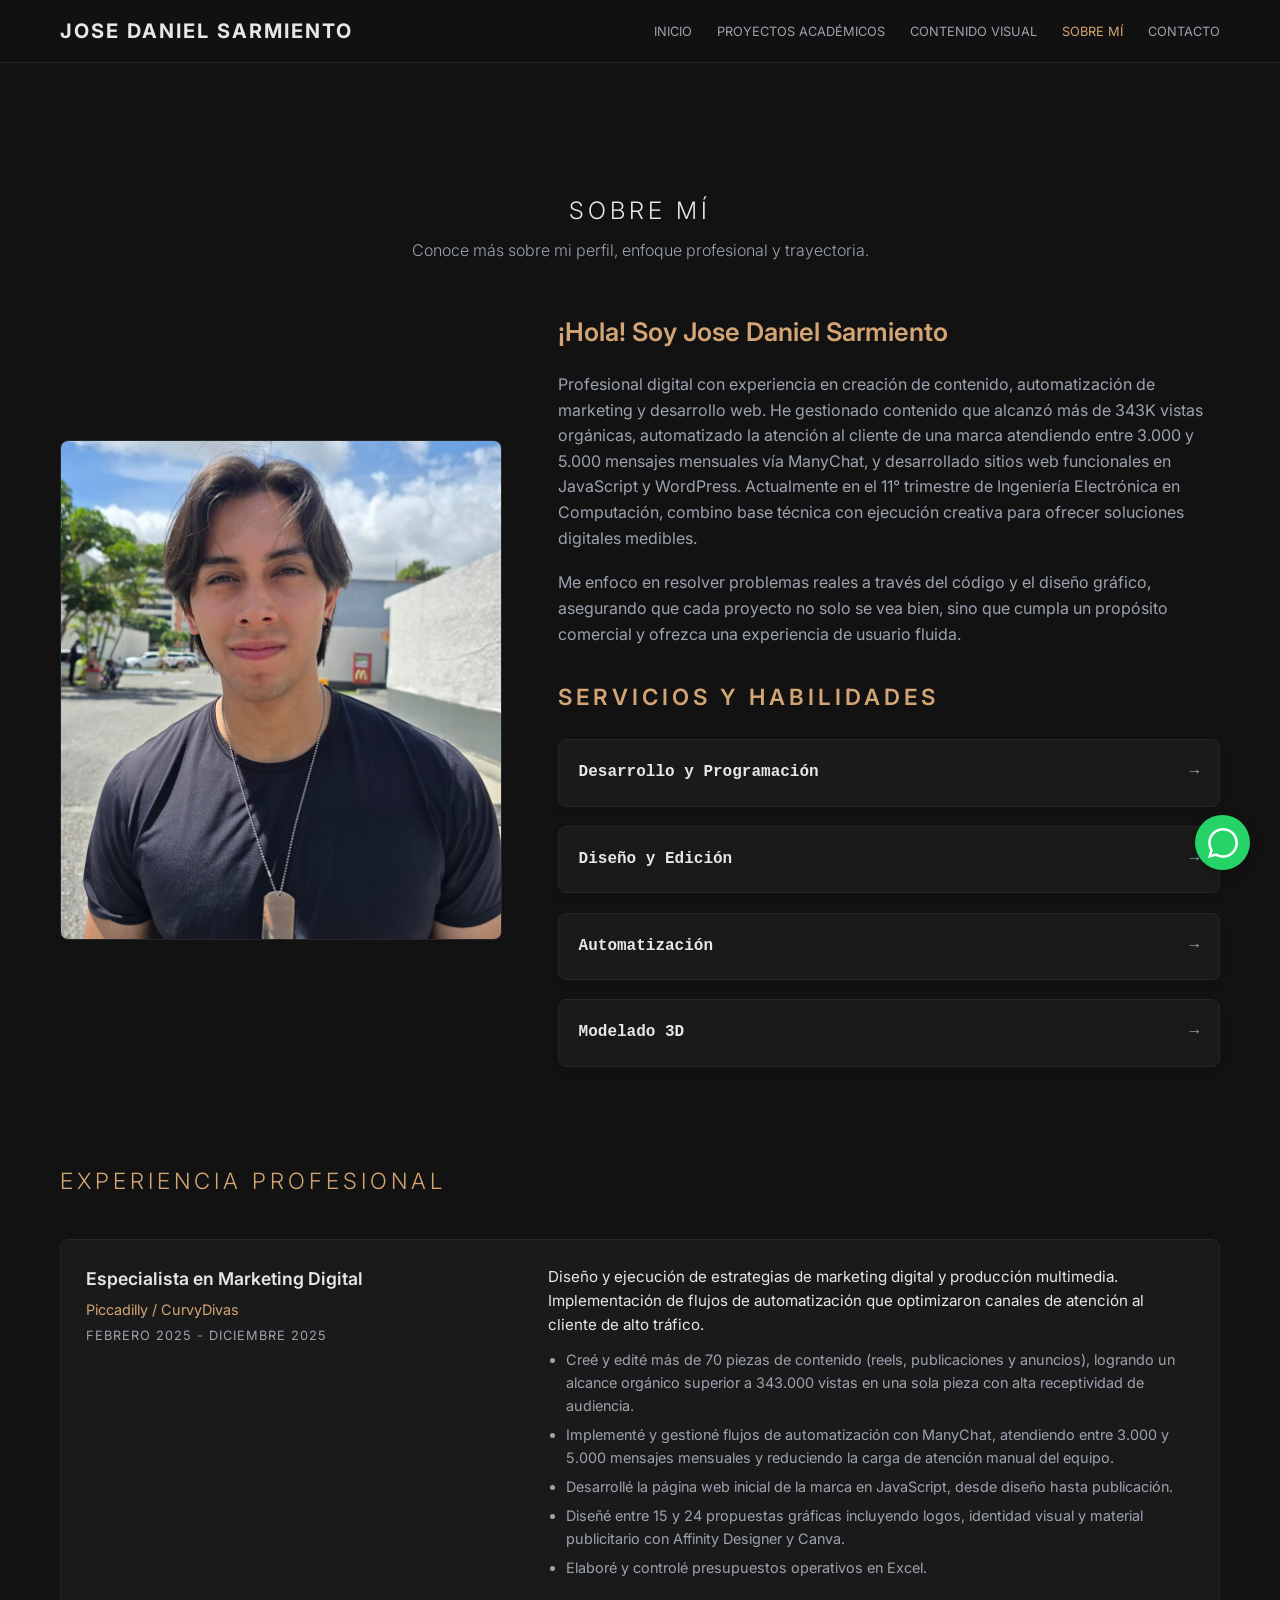
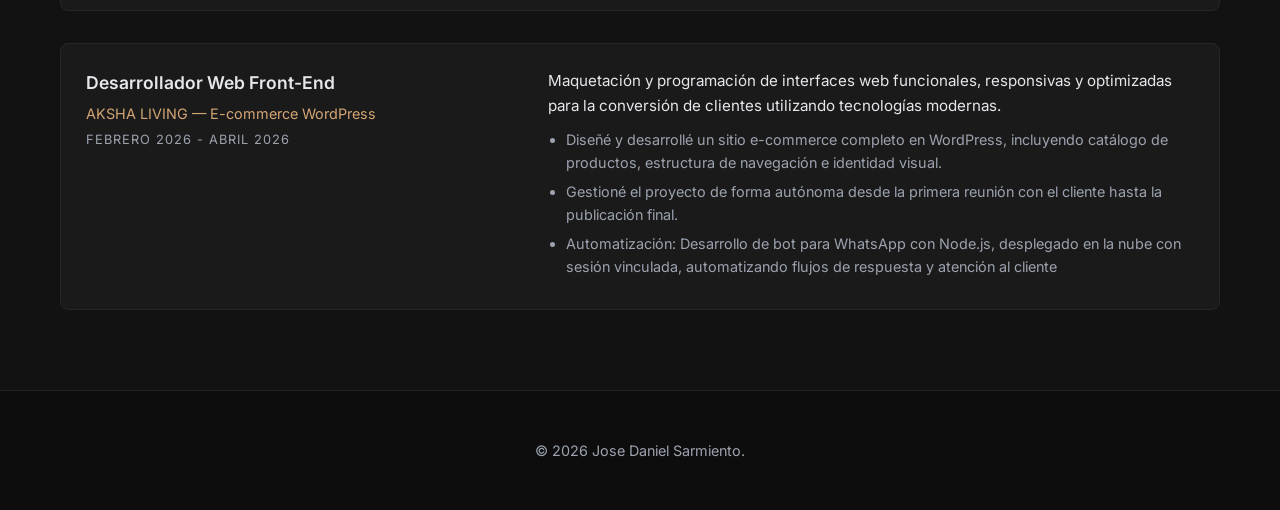
==== daniel.html @ 19ab9500 "Update daniel.html" ====
<!DOCTYPE html>
<html lang="es">
<head>
    <meta charset="UTF-8">
    <meta name="viewport" content="width=device-width, initial-scale=1.0">
    <title>Sobre Mí | Jose Daniel Sarmiento</title>
    <link href="https://fonts.googleapis.com/css2?family=Inter:wght=200;300;400;600&display=swap" rel="stylesheet">
    <link rel="stylesheet" href="style.css">
</head>
<body>

    <nav class="nav">
        <div class="container">
            <div class="nav-content">
                <a href="index.html" class="logo">JOSE DANIEL SARMIENTO</a>
                <ul class="nav-links">
                    <li><a href="index.html" class="nav-link">Inicio</a></li>
                    <li><a href="index.html#proyectos" class="nav-link">Proyectos Académicos</a></li>
                    <li><a href="index.html#contenido-visual" class="nav-link">Contenido Visual</a></li>
                    <li><a href="daniel.html" class="nav-link active">Sobre mí</a></li>
                    <li><a href="index.html#contacto" class="nav-link">Contacto</a></li>
                </ul>
            </div>
        </div>
    </nav>

    <a href="https://wa.me/584125943324" class="whatsapp-float" target="_blank">
        <svg class="whatsapp-icon" viewBox="0 0 24 24"><path d="M.057 24l1.687-6.163c-1.041-1.804-1.588-3.849-1.587-5.946.003-6.556 5.338-11.891 11.893-11.891 3.181.001 6.167 1.24 8.413 3.488 2.245 2.248 3.481 5.236 3.48 8.414-.003 6.557-5.338 11.892-11.893 11.892-1.99-.001-3.951-.5-5.688-1.448l-6.305 1.654zm6.597-3.807c1.676.995 3.276 1.591 5.392 1.592 5.448 0 9.886-4.438 9.889-9.885.002-5.462-4.415-9.89-9.881-9.892-5.452 0-9.887 4.434-9.889 9.884-.001 2.225.651 3.891 1.746 5.634l-.999 3.648 3.742-.981z"/></svg>
    </a>

    <main class="section" style="padding-top: 7rem; min-height: 85vh;">
        <div class="container">
            <h2 class="section-title">Sobre mí</h2>
            <p class="section-subtitle">Conoce más sobre mi perfil, enfoque profesional y trayectoria.</p>
            
            <div class="about-grid">
                <div class="about-image-wrap">
                    <img src="DSI.jpeg" alt="Daniel Sarmiento" class="about-img">
                </div>
                
                <div class="about-info">
                    <h3>¡Hola! Soy Jose Daniel Sarmiento</h3>
                    <p>Profesional digital con experiencia en creación de contenido, automatización de marketing y desarrollo web. He gestionado contenido que alcanzó más de 343K vistas orgánicas, automatizado la atención al cliente de una marca atendiendo entre 3.000 y 5.000 mensajes mensuales vía ManyChat, y desarrollado sitios web funcionales en JavaScript y WordPress. Actualmente en el 11° trimestre de Ingeniería Electrónica en Computación, combino base técnica con ejecución creativa para ofrecer soluciones digitales medibles.</p>
                    <p>Me enfoco en resolver problemas reales a través del código y el diseño gráfico, asegurando que cada proyecto no solo se vea bien, sino que cumpla un propósito comercial y ofrezca una experiencia de usuario fluida.</p>
                    
                    <div class="skills-container">
                        <h3 class="section-title" style="font-size: 1.4rem; margin-bottom: 1.5rem; text-align: left; color: var(--gold);">Servicios y habilidades</h3>
                        
                        <div class="skills-accordion">
                            
                            <div class="skills-group">
                                <div class="skills-summary">Desarrollo y Programación <span class="arrow">→</span></div>
                                <div class="skills-content">
                                    <div class="skills-tags">
                                        <span class="tag">HTML</span>
                                        <span class="tag">CSS</span>
                                        <span class="tag">JavaScript</span>
                                        <span class="tag">Node</span>
                                        <span class="tag">WordPress</span>
                                        <span class="tag">MySQL</span>
                                        <span class="tag">Python</span>
                                        <span class="tag">Java</span>
                                        <span class="tag">C</span>
                                        <span class="tag">C++</span>
                                        <span class="tag">C#</span>
                                        <span class="tag">Pascal</span>
                                    </div>
                                </div>
                            </div>

                            <div class="skills-group">
                                <div class="skills-summary">Diseño y Edición <span class="arrow">→</span></div>
                                <div class="skills-content">
                                    <div class="skills-tags">
                                        <span class="tag">Canva</span>
                                        <span class="tag">Affinity Designer</span>
                                        <span class="tag">Illustrator</span>
                                        <span class="tag">CapCut</span>
                                    </div>
                                </div>
                            </div>

                            <div class="skills-group">
                                <div class="skills-summary">Automatización <span class="arrow">→</span></div>
                                <div class="skills-content">
                                    <div class="skills-tags">
                                        <span class="tag">ManyChat</span>
                                        <span class="tag">A código</span>
                                    </div>
                                </div>
                            </div>

                            <div class="skills-group">
                                <div class="skills-summary">Modelado 3D <span class="arrow">→</span></div>
                                <div class="skills-content">
                                    <div class="skills-tags">
                                        <span class="tag">AutoCAD</span>
                                        <span class="tag">Fusion360</span>
                                    </div>
                                </div>
                            </div>

                        </div>
                    </div>
                    </div>
            </div>
            
            <div class="experience-section" style="margin-top: 6rem;">
                <h3 class="section-title" style="font-size: 1.4rem; margin-bottom: 2.5rem; text-align: left; color: var(--gold);">Experiencia Profesional</h3>
                
                <div class="timeline">
                    <div class="timeline-item">
                        <div class="timeline-meta">
                            <h4>Especialista en Marketing Digital</h4>
                            <p class="company">Piccadilly / CurvyDivas</p>
                            <p class="date">Febrero 2025 - Diciembre 2025</p>
                        </div>
                        <div class="timeline-content">
                            <p>Diseño y ejecución de estrategias de marketing digital y producción multimedia. Implementación de flujos de automatización que optimizaron canales de atención al cliente de alto tráfico.</p>
                            <ul>
                                <li>Creé y edité más de 70 piezas de contenido (reels, publicaciones y anuncios), logrando un alcance orgánico superior a 343.000 vistas en una sola pieza con alta receptividad de audiencia. </li>
                                <li>Implementé y gestioné flujos de automatización con ManyChat, atendiendo entre 3.000 y 5.000 mensajes mensuales y reduciendo la carga de atención manual del equipo. </li>
                                <li>Desarrollé la página web inicial de la marca en JavaScript, desde diseño hasta publicación. </li>
                                <li>Diseñé entre 15 y 24 propuestas gráficas incluyendo logos, identidad visual y material publicitario con Affinity Designer y Canva. </li>
                                <li>Elaboré y controlé presupuestos operativos en Excel. </li>
                            </ul>
                        </div>
                    </div>

                    <div class="timeline-item">
                        <div class="timeline-meta">
                            <h4>Desarrollador Web Front-End </h4>
                            <p class="company">AKSHA LIVING — E-commerce WordPress </p>
                            <p class="date">Febrero 2026 - Abril 2026 </p>
                        </div>
                        <div class="timeline-content">
                            <p>Maquetación y programación de interfaces web funcionales, responsivas y optimizadas para la conversión de clientes utilizando tecnologías modernas.</p>
                            <ul>
                                <li>Diseñé y desarrollé un sitio e-commerce completo en WordPress, incluyendo catálogo de productos, estructura de navegación e identidad visual. </li>                                   
                                <li>Gestioné el proyecto de forma autónoma desde la primera reunión con el cliente hasta la publicación final.  </li>
                                <li>Automatización: Desarrollo de bot para WhatsApp con Node.js, desplegado en la nube con sesión vinculada, automatizando flujos de respuesta y atención al cliente </li>
                            </ul>
                        </div>
                    </div>
                </div>
            </div>

        </div>
    </main>

    <footer>
        <div class="container">
            <p>&copy; 2026 Jose Daniel Sarmiento.</p>
        </div>
    </footer>

</body>
</html>
---- style.css ----
/* =========================================
   1. VARIABLES Y CONFIGURACIÓN BASE (NEGRO CLARO)
   ========================================= */
:root {
    --gold: #d4a574;
    --gold-light: #e6b98a;
    --dark: #e5e7eb;             /* Blanco suave / Gris muy claro para los textos */
    --gray: #9ca3af;             /* Gris medio para descripciones */
    --light: #121212;            /* FONDO PRINCIPAL: Negro claro / Grafito profundo */
    --white: #1a1a1a;            /* Tarjetas y menú: Un tono más claro para crear relieve */
    --border-color: #262626;     /* Bordes oscuros muy sutiles */
    --transition: all 0.3s ease;
}

* {
    margin: 0;
    padding: 0;
    box-sizing: border-box;
}

body {
    font-family: 'Inter', sans-serif;
    background: var(--light);
    color: var(--dark);
    line-height: 1.6;
    padding-top: 80px;
}

.container {
    max-width: 1200px;
    margin: 0 auto;
    padding: 0 20px;
}

img, video {
    max-width: 100%;
    height: auto;
    display: block;
}

/* =========================================
   2. NAVEGACIÓN FIJA
   ========================================= */
.nav {
    position: fixed;
    top: 0;
    width: 100%;
    background: rgba(18, 18, 18, 0.9);
    backdrop-filter: blur(10px);
    border-bottom: 1px solid var(--border-color);
    z-index: 1000;
    padding: 15px 0;
}

.nav-content {
    display: flex;
    justify-content: space-between;
    align-items: center;
}

.logo {
    font-size: 20px;
    font-weight: 700;
    letter-spacing: 2px;
    color: var(--dark);
    text-decoration: none;
}

.nav-links {
    display: flex;
    list-style: none;
    gap: 25px;
}

.nav-link {
    color: var(--gray);
    text-decoration: none;
    font-size: 0.8rem;
    text-transform: uppercase;
    transition: var(--transition);
}

.nav-link:hover, .nav-link.active {
    color: var(--gold);
}

/* =========================================
   3. SECCIONES DE PORTAFOLIO PRINCIPAL (MATRIZ 2xN)
   ========================================= */
.portfolio-grid {
    display: grid;
    grid-template-columns: repeat(2, 1fr);
    gap: 2.5rem;
    margin-top: 2rem;
}

.portfolio-link {
    text-decoration: none;
    color: inherit;
    display: block;
    transition: transform 0.3s ease;
}

.portfolio-link:hover {
    transform: translateY(-5px);
}

.preview-item {
    background: var(--white);
    padding: 20px;
    border-radius: 8px;
    border: 1px solid var(--border-color);
    transition: var(--transition);
}

.preview-item:hover {
    border-color: var(--gold);
    box-shadow: 0 10px 30px rgba(212, 165, 116, 0.05);
}

.preview-img-wrap {
    width: 100%;
    height: 300px;
    overflow: hidden;
    margin-bottom: 20px;
    border-radius: 5px;
    background-color: #0c0c0c;
}

.preview-img {
    width: 100%;
    height: 100%;
    object-fit: cover;
    transition: transform 0.8s ease;
}

.preview-item:hover .preview-img {
    transform: scale(1.05);
}

.preview-item h3 {
    font-size: 1.1rem;
    font-weight: 600;
    margin-bottom: 10px;
    letter-spacing: 1px;
}

.preview-item p {
    font-size: 0.9rem;
    color: var(--gray);
}

/* =========================================
   4. APARTADOS DE DETALLES Y CASOS DE ESTUDIO (PICCADILLY)
   ========================================= */
.project-header {
    padding: 6rem 0 3rem;
    text-align: center;
}

.project-meta {
    display: flex;
    justify-content: center;
    gap: 4rem;
    margin: 2rem 0 4rem;
    border-top: 1px solid var(--border-color);
    border-bottom: 1px solid var(--border-color);
    padding: 1.5rem 0;
}

.meta-item {
    text-align: center;
}

.meta-item h4 {
    font-size: 0.75rem;
    letter-spacing: 2px;
    text-transform: uppercase;
    margin-bottom: 0.5rem;
    color: var(--gray);
}

.meta-item p {
    font-size: 1rem;
    font-weight: 400;
    margin: 0;
}

/* =========================================
   5. ESTRUCTURA GRID PARA DANIEL.HTML
   ========================================= */
.about-grid {
    display: grid;
    grid-template-columns: 0.8fr 1.2fr;
    gap: 3.5rem;
    align-items: center;
    margin-top: 2rem;
}

.about-image-wrap {
    width: 100%;
    height: 500px;
    border-radius: 8px;
    overflow: hidden;
    border: 1px solid var(--border-color);
    background: #0c0c0c;
}

.about-img {
    width: 100%;
    height: 100%;
    object-fit: cover;
}

.about-info h3 {
    font-size: 1.6rem;
    margin-bottom: 1.2rem;
    font-weight: 600;
    color: var(--gold);
}

.about-info p {
    font-size: 1rem;
    color: var(--gray);
    margin-bottom: 1.2rem;
}

.skills-container {
    margin-top: 2rem;
}

.skills-container h4 {
    font-size: 0.85rem;
    text-transform: uppercase;
    letter-spacing: 1px;
    margin-bottom: 0.8rem;
    color: var(--dark);
}

.skills-tags {
    display: flex;
    flex-wrap: wrap;
    gap: 10px;
}

.skills-tags .tag {
    background: var(--white);
    border: 1px solid var(--border-color);
    padding: 6px 14px;
    border-radius: 20px;
    font-size: 0.8rem;
    color: var(--dark);
    transition: var(--transition);
}

.skills-tags .tag:hover {
    border-color: var(--gold);
    color: var(--gold);
}

/* =========================================
   6. FORMULARIO DE CONTACTO
   ========================================= */
.contact-form {
    max-width: 600px;
    margin: 2rem auto 0;
    display: flex;
    flex-direction: column;
    gap: 1.2rem;
    text-align: left;
}

.contact-form label {
    font-size: 0.8rem;
    letter-spacing: 1px;
    text-transform: uppercase;
    color: var(--dark);
    font-weight: 600;
}

.contact-form input, .contact-form textarea {
    width: 100%;
    padding: 0.8rem;
    border: 1px solid var(--border-color);
    border-radius: 4px;
    font-family: 'Inter', sans-serif;
    box-sizing: border-box;
    background: var(--white);
    color: var(--dark);
    transition: var(--transition);
}

.contact-form input:focus, .contact-form textarea:focus {
    outline: none;
    border-color: var(--gold);
}

.contact-form textarea {
    resize: vertical;
    min-height: 120px;
}

.form-btn {
    background: var(--dark);
    color: #121212;
    padding: 0.8rem 2rem;
    border: none;
    cursor: pointer;
    text-transform: uppercase;
    letter-spacing: 2px;
    font-size: 0.8rem;
    transition: var(--transition);
    align-self: flex-start;
    border-radius: 4px;
    font-weight: 600;
}

.form-btn:hover {
    background: var(--gold);
    color: #121212;
}

/* =========================================
   7. ELEMENTOS BASE Y SECCIONES
   ========================================= */
.hero {
    height: 90vh;
    display: flex;
    align-items: center;
    justify-content: center;
    text-align: center;
    background: linear-gradient(rgba(18, 18, 18, 0.6), rgba(18, 18, 18, 0.95)), 
                url('../images/BANNER HORIZONTAL WEBSITE.png');
    background-size: cover;
    background-position: center;
}

.hero h1 {
    font-size: clamp(2.5rem, 6vw, 4rem);
    font-weight: 200;
    margin-bottom: 20px;
    letter-spacing: -1px;
}

.hero p {
    font-size: 1.1rem;
    color: var(--gray);
    max-width: 600px;
    margin: 0 auto 30px;
}

.section {
    padding: 5rem 0;
    background-color: var(--light); 
}

.section-title {
    text-transform: uppercase;
    letter-spacing: 4px;
    font-weight: 300;
    margin-bottom: 0.5rem;
    text-align: center;
}

.section-subtitle {
    text-align: center;
    color: var(--gray);
    font-size: 1rem;
    margin-bottom: 3rem;
    font-weight: 300;
}

footer {
    text-align: center;
    padding: 3rem 0;
    background: #0d0d0d;
    border-top: 1px solid var(--border-color);
    color: var(--gray);
    font-size: 0.9rem;
}

/* =========================================
   9. SECCIÓN DE EXPERIENCIA (TIMELINE)
   ========================================= */
.timeline {
    display: flex;
    flex-direction: column;
    gap: 2rem;
    position: relative;
}

.timeline-item {
    background: var(--white);
    border: 1px solid var(--border-color);
    border-radius: 8px;
    padding: 25px;
    display: grid;
    grid-template-columns: 0.8fr 1.2fr;
    gap: 2rem;
    transition: var(--transition);
}

.timeline-item:hover {
    border-color: var(--gold);
}

.timeline-meta h4 {
    font-size: 1.1rem;
    color: var(--dark);
    font-weight: 600;
    margin-bottom: 5px;
}

.timeline-meta .company {
    color: var(--gold);
    font-size: 0.9rem;
    font-weight: 400;
    margin-bottom: 5px;
}

.timeline-meta .date {
    color: var(--gray);
    font-size: 0.8rem;
    text-transform: uppercase;
    letter-spacing: 1px;
}

.timeline-content p {
    color: var(--dark);
    font-size: 0.95rem;
    margin-bottom: 10px;
}

.timeline-content ul {
    padding-left: 18px;
    color: var(--gray);
    font-size: 0.9rem;
}

.timeline-content li {
    margin-bottom: 6px;
}

.whatsapp-float {
    position: fixed;
    bottom: 30px;
    right: 30px;
    background: #25d366;
    width: 55px;
    height: 55px;
    border-radius: 50%;
    display: flex;
    justify-content: center;
    align-items: center;
    color: white;
    z-index: 1000;
    box-shadow: 0 4px 12px rgba(0,0,0,0.15);
}

.whatsapp-icon { width: 30px; height: 30px; fill: white; }

/* =========================================
   8. MEDIA QUERIES (OPTIMIZACIÓN MÓVIL UNIFICADA)
   ========================================= */
@media (max-width: 992px) {
    .about-grid {
        grid-template-columns: 1fr;
        gap: 2rem;
    }
    .about-image-wrap {
        height: 320px;
    }
}

@media (max-width: 768px) {
    /* Ajustes generales */
    body {
        padding-top: 130px; /* Evita que el menú colapsado tape el contenido del inicio */
    }

    .container {
        padding: 0 15px;
    }

    /* Menú responsivo centrado táctil */
    .nav-content {
        flex-direction: column;
        gap: 12px;
    }

    .nav-links {
        flex-wrap: wrap;
        justify-content: center;
        gap: 15px;
    }

    .nav-link {
        font-size: 0.75rem;
    }

    /* Cambio drástico de Grids a 1 sola columna vertical */
    .portfolio-grid,
    .timeline-item {
        grid-template-columns: 1fr;
        gap: 1.5rem;
        padding: 20px;
    }

    .preview-img-wrap {
        height: 220px; /* Proporción más equilibrada para pantallas de celular */
    }

    .project-meta {
        flex-direction: column;
        gap: 1.5rem;
        padding: 1rem 0;
    }

    .skills-tags {
        justify-content: center;
    }
}

/* =========================================
   NUEVO ACORDEÓN INTERACTIVO PREMIUM (HOVER)
   ========================================= */
.skills-accordion {
    display: flex;
    flex-direction: column;
    gap: 1.2rem; /* Mayor separación entre bloques para romper lo plano */
    margin-top: 1.5rem;
}

/* Cada tarjeta de categoría */
.skills-group {
    background: var(--white); /* Color base #1a1a1a para crear relieve real */
    border: 1px solid var(--border-color);
    border-radius: 8px;
    overflow: hidden;
    box-shadow: 0 4px 6px rgba(0, 0, 0, 0.1);
    transition: transform 0.3s cubic-bezier(0.25, 0.8, 0.25, 1), 
                border-color 0.3s ease, 
                box-shadow 0.3s ease;
}

/* El título que el usuario toca o ve */
.skills-summary {
    padding: 20px;
    font-size: 1rem;
    font-family: monospace;
    color: var(--dark);
    display: flex;
    justify-content: space-between;
    align-items: center;
    user-select: none;
    font-weight: 600;
    cursor: pointer;
}

/* Flecha indicadora estilizada */
.skills-summary .arrow {
    display: inline-block;
    transition: transform 0.3s ease, color 0.3s ease;
    font-family: var(--font-main);
    font-size: 1rem;
    color: var(--gray);
}

/* Contenedor de las etiquetas ocultas */
.skills-content {
    max-height: 0;
    opacity: 0;
    padding: 0 20px;
    overflow: hidden;
    background: rgba(12, 12, 12, 0.4); /* Fondo ligeramente más oscuro para contrastar */
    transition: max-height 0.4s cubic-bezier(0.4, 0, 0.2, 1), 
                opacity 0.3s ease, 
                padding 0.4s ease;
}

/* Distribución interna de los tags */
.skills-tags {
    display: flex;
    flex-wrap: wrap;
    gap: 10px;
}

/* =========================================
   EFECTOS DINÁMICOS AL PASAR EL CURSOR (HOVER)
   ========================================= */

/* Acción sobre la tarjeta completa */
.skills-group:hover {
    border-color: var(--gold);
    transform: translateY(-3px); /* Levanta la tarjeta creando relieve 3D */
    box-shadow: 0 10px 20px rgba(212, 165, 116, 0.08); /* Iluminación sutil dorada */
}

/* Cambio de color en el título */
.skills-group:hover .skills-summary {
    color: var(--gold);
}

/* Rotación y cambio de color en la flecha */
.skills-group:hover .skills-summary .arrow {
    transform: rotate(90deg);
    color: var(--gold);
}

/* Despliegue fluido del contenido */
.skills-group:hover .skills-content {
    max-height: 300px; /* Espacio suficiente para albergar los tags */
    opacity: 1;
    padding: 20px; /* Le devuelve el aire interno al abrirse */
    border-top: 1px solid rgba(212, 165, 116, 0.15); /* Línea divisoria interna brillante */
}

/* Mejoras visuales en las etiquetas individuales */
.skills-tags .tag {
    background: #121212; /* Fondo oscuro sólido para que resalten sobre la tarjeta */
    border: 1px solid var(--border-color);
    padding: 8px 16px;
    border-radius: 6px; /* Bordes ligeramente más rectangulares y maduros */
    font-size: 0.85rem;
    color: var(--dark);
    transition: var(--transition);
}

.skills-tags .tag:hover {
    border-color: var(--gold-light);
    color: #ffffff;
    background: rgba(214, 165, 116, 0.1);
}
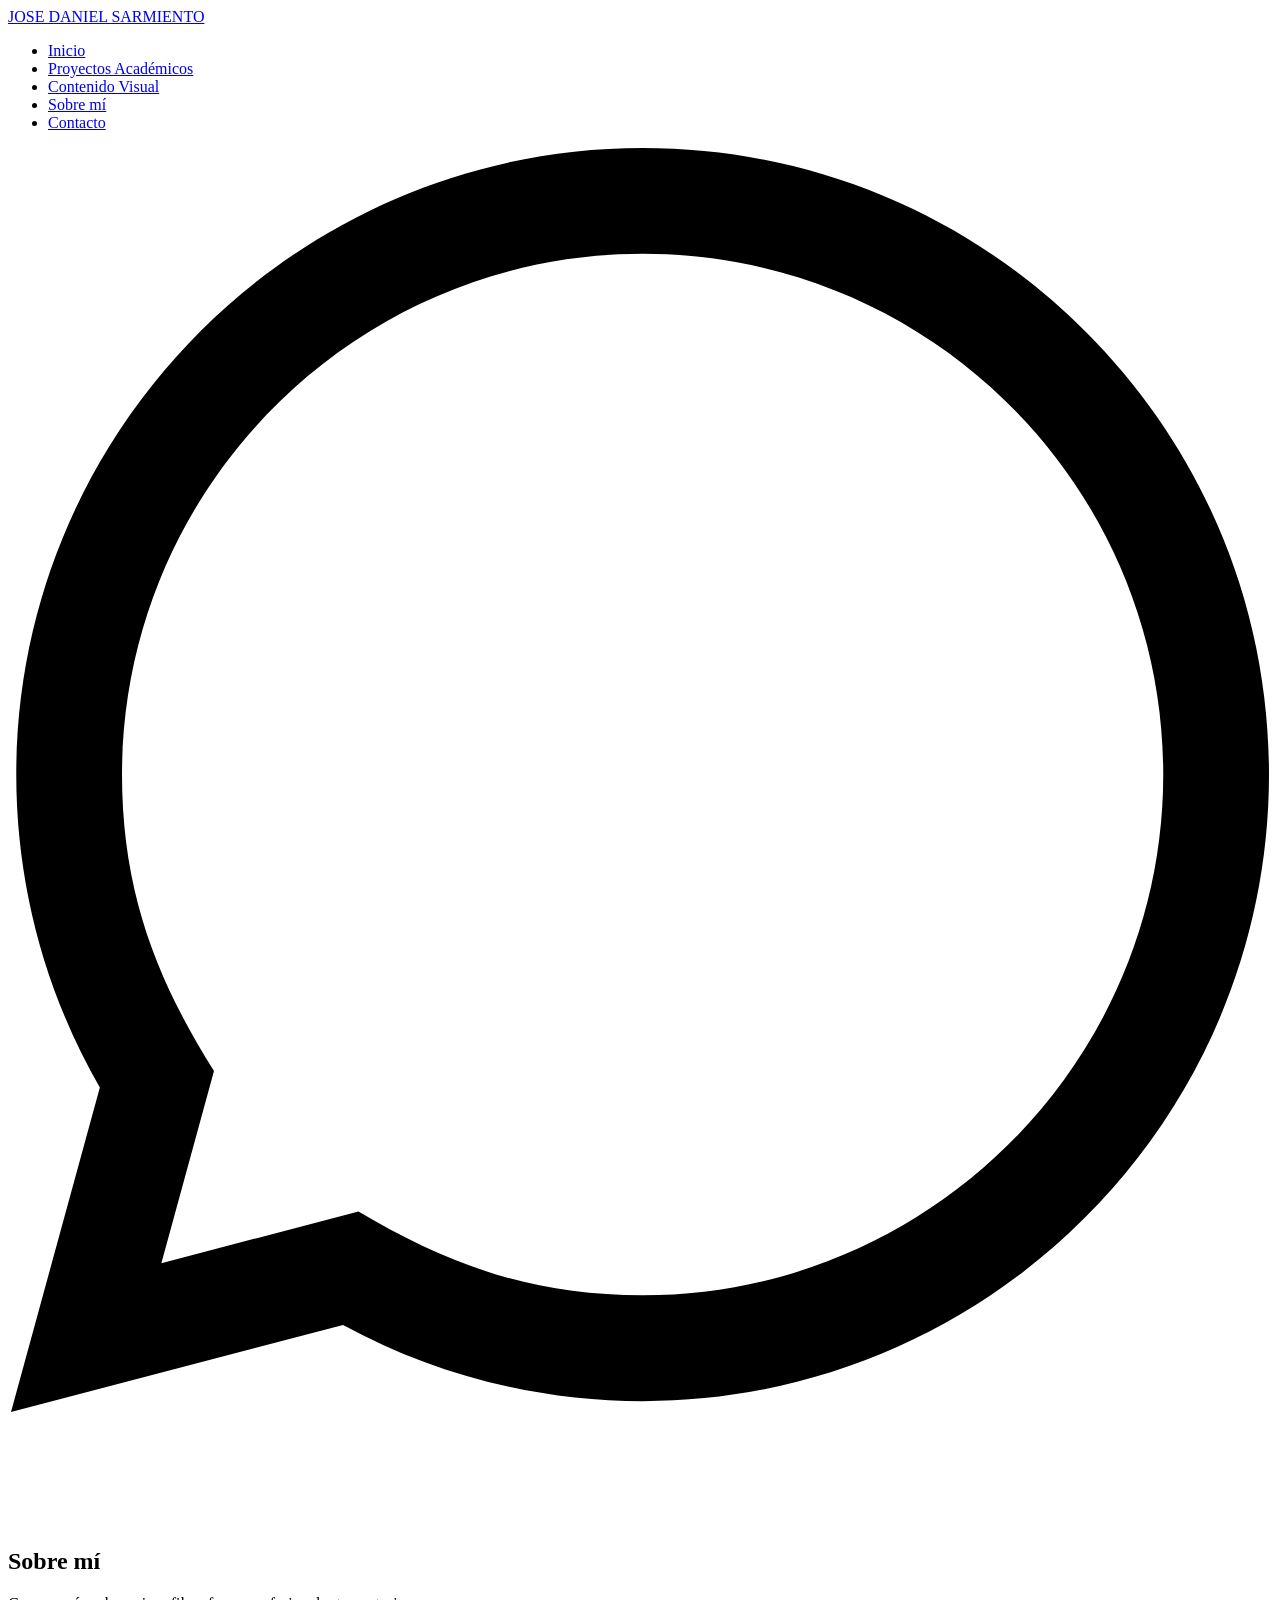
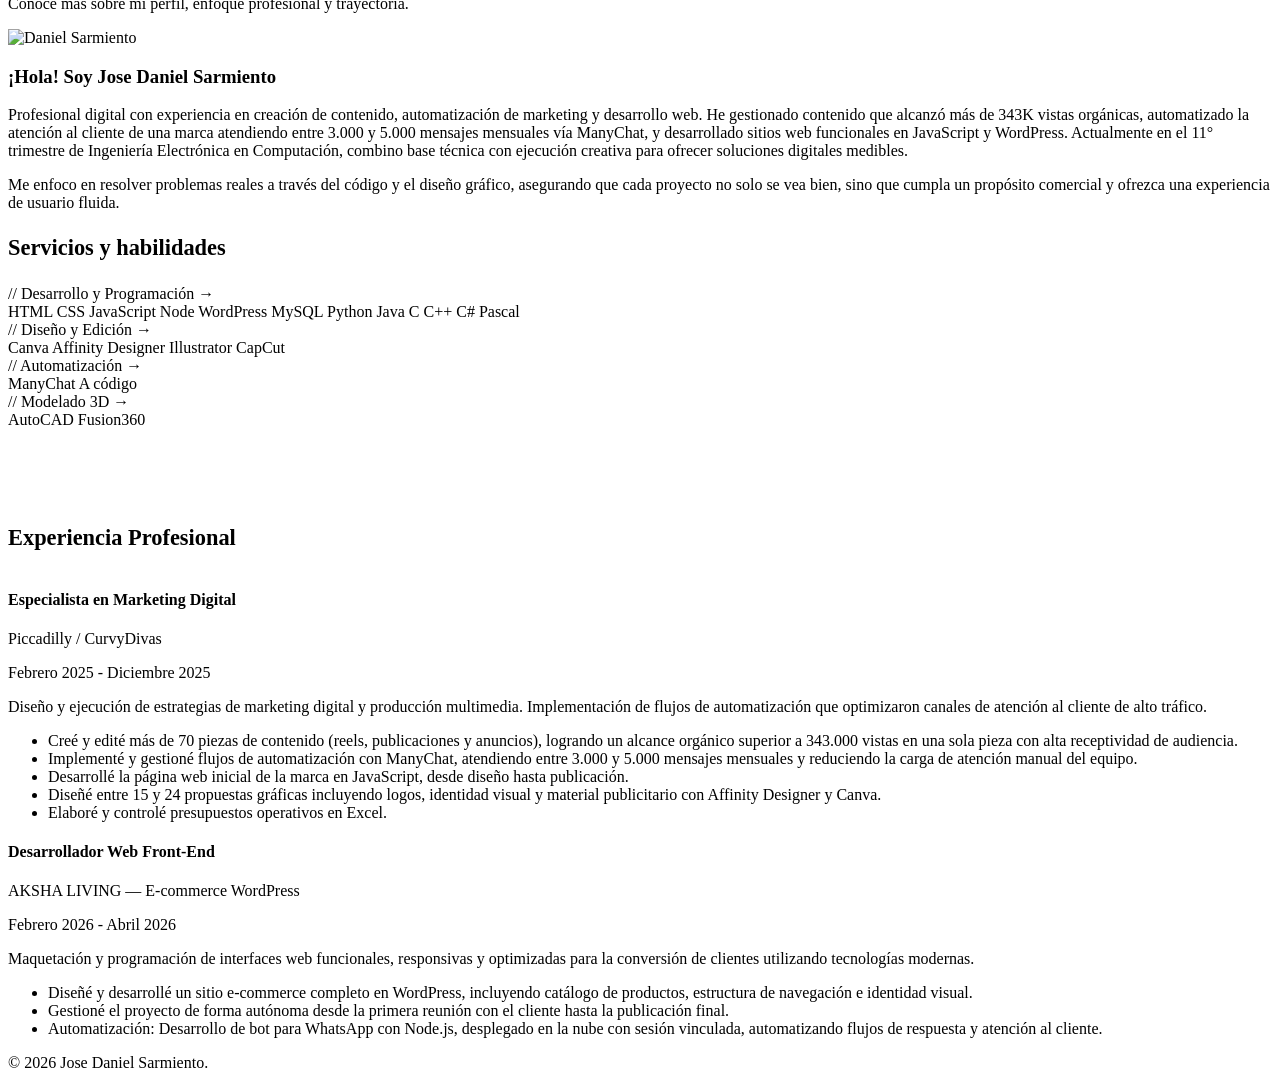
==== commit cd54b15e: "Update daniel.html" ====
--- a/daniel.html
+++ b/daniel.html
@@ -5,7 +5,7 @@
     <meta name="viewport" content="width=device-width, initial-scale=1.0">
     <title>Sobre Mí | Jose Daniel Sarmiento</title>
     <link href="https://fonts.googleapis.com/css2?family=Inter:wght=200;300;400;600&display=swap" rel="stylesheet">
-    <link rel="stylesheet" href="style.css">
+    <link rel="stylesheet" href="css/style.css">
 </head>
 <body>
 
@@ -35,7 +35,7 @@
             
             <div class="about-grid">
                 <div class="about-image-wrap">
-                    <img src="DSI.jpeg" alt="Daniel Sarmiento" class="about-img">
+                    <img src="images/ds.jpeg" alt="Daniel Sarmiento" class="about-img">
                 </div>
                 
                 <div class="about-info">
@@ -49,7 +49,7 @@
                         <div class="skills-accordion">
                             
                             <div class="skills-group">
-                                <div class="skills-summary">Desarrollo y Programación <span class="arrow">→</span></div>
+                                <div class="skills-summary">// Desarrollo y Programación <span class="arrow">→</span></div>
                                 <div class="skills-content">
                                     <div class="skills-tags">
                                         <span class="tag">HTML</span>
@@ -69,7 +69,7 @@
                             </div>
 
                             <div class="skills-group">
-                                <div class="skills-summary">Diseño y Edición <span class="arrow">→</span></div>
+                                <div class="skills-summary">// Diseño y Edición <span class="arrow">→</span></div>
                                 <div class="skills-content">
                                     <div class="skills-tags">
                                         <span class="tag">Canva</span>
@@ -81,7 +81,7 @@
                             </div>
 
                             <div class="skills-group">
-                                <div class="skills-summary">Automatización <span class="arrow">→</span></div>
+                                <div class="skills-summary">// Automatización <span class="arrow">→</span></div>
                                 <div class="skills-content">
                                     <div class="skills-tags">
                                         <span class="tag">ManyChat</span>
@@ -91,7 +91,7 @@
                             </div>
 
                             <div class="skills-group">
-                                <div class="skills-summary">Modelado 3D <span class="arrow">→</span></div>
+                                <div class="skills-summary">// Modelado 3D <span class="arrow">→</span></div>
                                 <div class="skills-content">
                                     <div class="skills-tags">
                                         <span class="tag">AutoCAD</span>
@@ -129,16 +129,16 @@
 
                     <div class="timeline-item">
                         <div class="timeline-meta">
-                            <h4>Desarrollador Web Front-End </h4>
-                            <p class="company">AKSHA LIVING — E-commerce WordPress </p>
-                            <p class="date">Febrero 2026 - Abril 2026 </p>
+                            <h4>Desarrollador Web Front-End</h4>
+                            <p class="company">AKSHA LIVING — E-commerce WordPress</p>
+                            <p class="date">Febrero 2026 - Abril 2026</p>
                         </div>
                         <div class="timeline-content">
                             <p>Maquetación y programación de interfaces web funcionales, responsivas y optimizadas para la conversión de clientes utilizando tecnologías modernas.</p>
                             <ul>
-                                <li>Diseñé y desarrollé un sitio e-commerce completo en WordPress, incluyendo catálogo de productos, estructura de navegación e identidad visual. </li>                                   
+                                <li>Diseñé y desarrollé un sitio e-commerce completo en WordPress, incluyendo catálogo de productos, estructura de navegación e identidad visual. </li>                                  
                                 <li>Gestioné el proyecto de forma autónoma desde la primera reunión con el cliente hasta la publicación final.  </li>
-                                <li>Automatización: Desarrollo de bot para WhatsApp con Node.js, desplegado en la nube con sesión vinculada, automatizando flujos de respuesta y atención al cliente </li>
+                                <li>Automatización: Desarrollo de bot para WhatsApp con Node.js, desplegado en la nube con sesión vinculada, automatizando flujos de respuesta y atención al cliente.</li>
                             </ul>
                         </div>
                     </div>
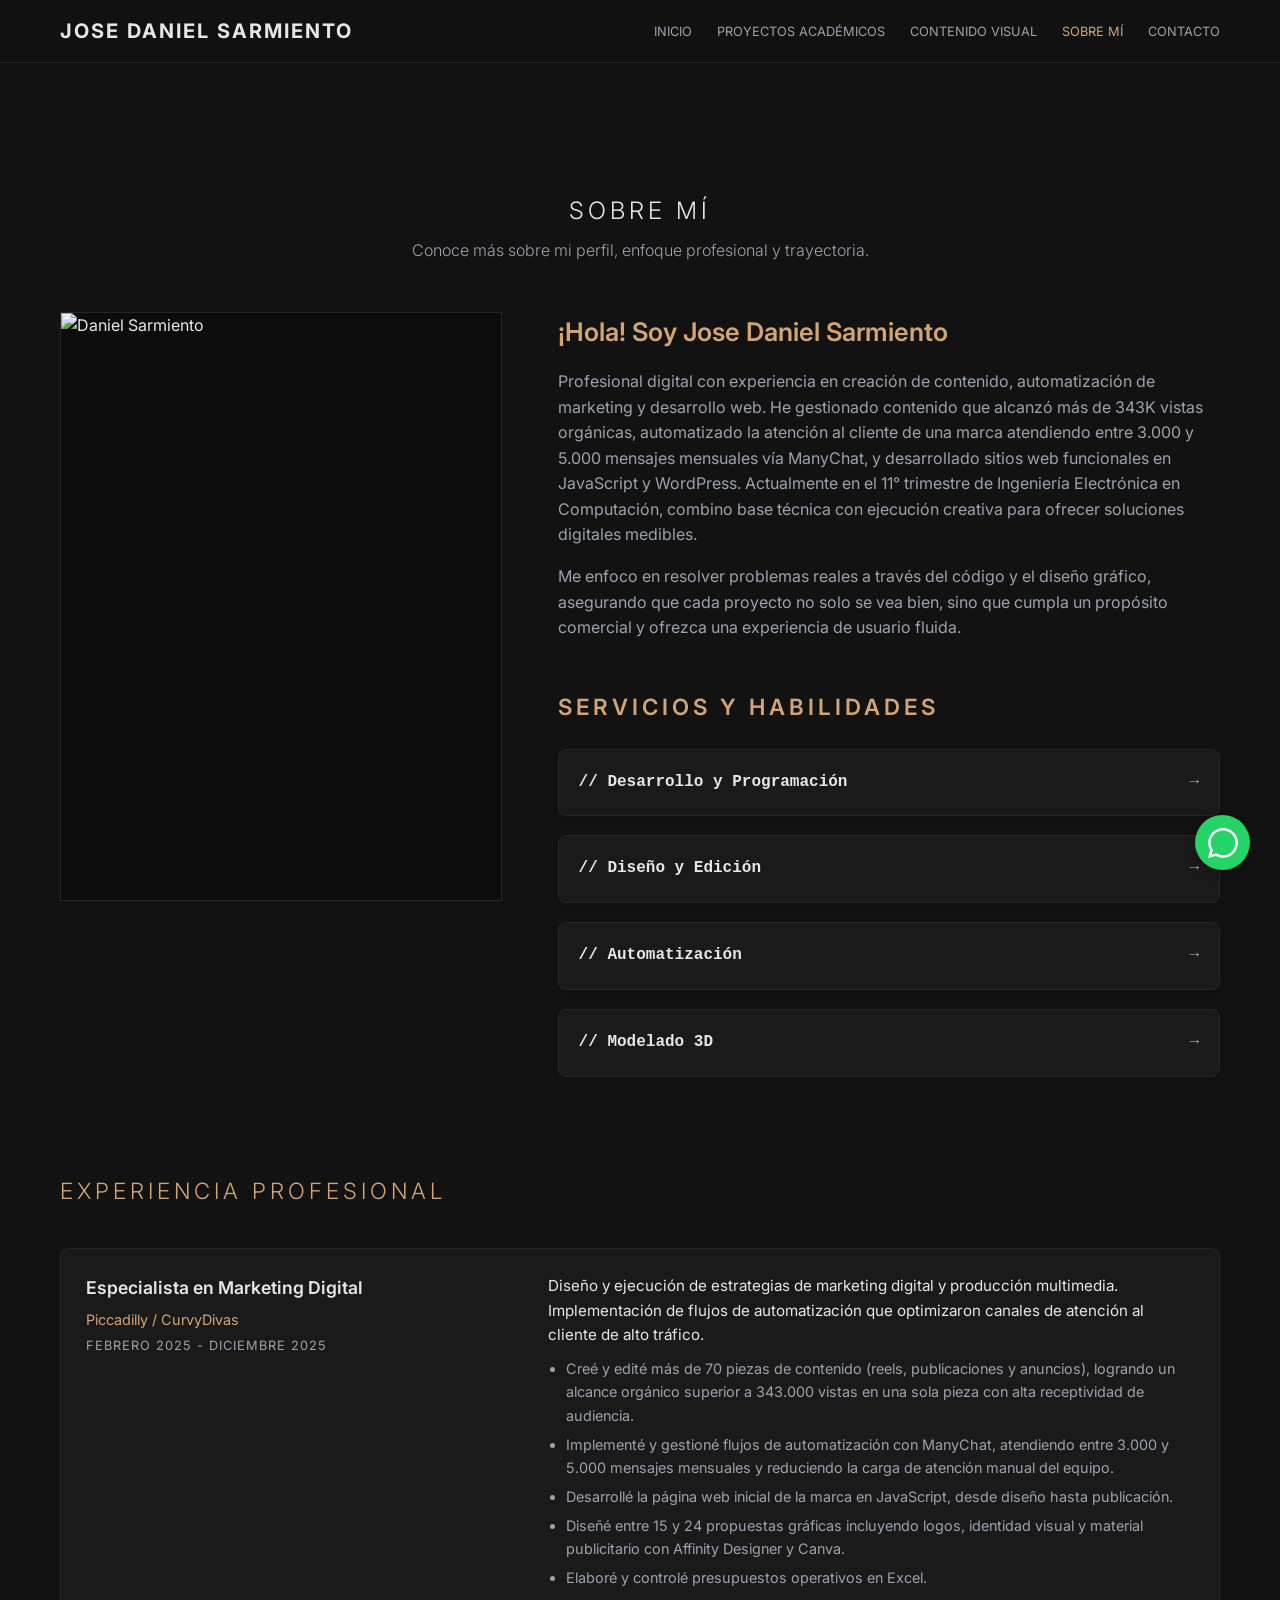
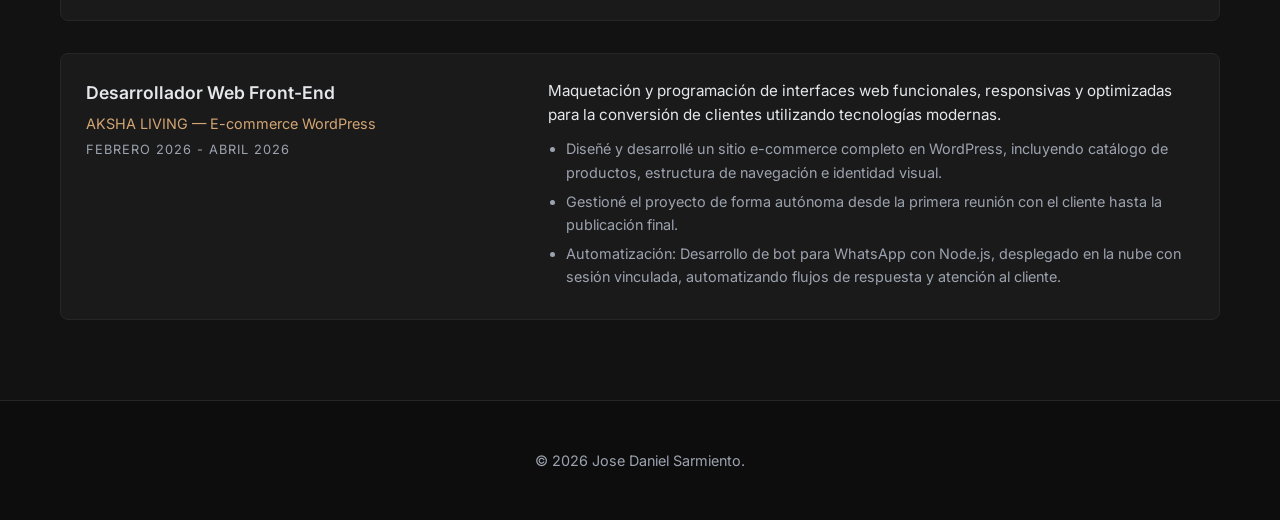
==== commit 8fa16793: "Update daniel.html" ====
--- a/daniel.html
+++ b/daniel.html
@@ -5,7 +5,7 @@
     <meta name="viewport" content="width=device-width, initial-scale=1.0">
     <title>Sobre Mí | Jose Daniel Sarmiento</title>
     <link href="https://fonts.googleapis.com/css2?family=Inter:wght=200;300;400;600&display=swap" rel="stylesheet">
-    <link rel="stylesheet" href="css/style.css">
+    <link rel="stylesheet" href="style.css">
 </head>
 <body>
 
--- a/style.css
+++ b/style.css
@@ -0,0 +1,588 @@
+/* =========================================
+   1. VARIABLES Y CONFIGURACIÓN BASE
+   ========================================= */
+:root {
+    --gold: #d4a574;
+    --gold-light: #e6b98a;
+    --dark: #e5e7eb;             /* Blanco suave / Gris muy claro para los textos */
+    --gray: #9ca3af;             /* Gris medio para descripciones */
+    --light: #121212;            /* FONDO PRINCIPAL: Negro claro / Grafito profundo */
+    --white: #1a1a1a;            /* Tarjetas y menú: Un tono más claro para crear relieve */
+    --border-color: #262626;     /* Bordes oscuros muy sutiles */
+    --transition: all 0.3s cubic-bezier(0.25, 0.8, 0.25, 1);
+}
+
+* {
+    margin: 0;
+    padding: 0;
+    box-sizing: border-box;
+}
+
+body {
+    font-family: 'Inter', sans-serif;
+    background: var(--light);
+    color: var(--dark);
+    line-height: 1.6;
+    padding-top: 80px;
+}
+
+.container {
+    max-width: 1200px;
+    margin: 0 auto;
+    padding: 0 20px;
+}
+
+img, video {
+    max-width: 100%;
+    height: auto;
+    display: block;
+}
+
+/* =========================================
+   2. NAVEGACIÓN FIJA
+   ========================================= */
+.nav {
+    position: fixed;
+    top: 0;
+    width: 100%;
+    background: rgba(18, 18, 18, 0.9);
+    backdrop-filter: blur(10px);
+    border-bottom: 1px solid var(--border-color);
+    z-index: 1000;
+    padding: 15px 0;
+}
+
+.nav-content {
+    display: flex;
+    justify-content: space-between;
+    align-items: center;
+}
+
+.logo {
+    font-size: 20px;
+    font-weight: 700;
+    letter-spacing: 2px;
+    color: var(--dark);
+    text-decoration: none;
+}
+
+.nav-links {
+    display: flex;
+    list-style: none;
+    gap: 25px;
+}
+
+.nav-link {
+    color: var(--gray);
+    text-decoration: none;
+    font-size: 0.8rem;
+    text-transform: uppercase;
+    transition: var(--transition);
+}
+
+.nav-link:hover, .nav-link.active {
+    color: var(--gold);
+}
+
+/* =========================================
+   3. SECCIONES DE PORTAFOLIO PRINCIPAL (MATRIZ 2xN)
+   ========================================= */
+.portfolio-grid {
+    display: grid;
+    grid-template-columns: repeat(2, 1fr);
+    gap: 2.5rem;
+    margin-top: 2rem;
+}
+
+.portfolio-link {
+    text-decoration: none;
+    color: inherit;
+    display: block;
+    transition: transform 0.3s ease;
+}
+
+.portfolio-link:hover {
+    transform: translateY(-5px);
+}
+
+.preview-item {
+    background: var(--white);
+    padding: 20px;
+    border-radius: 8px;
+    border: 1px solid var(--border-color);
+    transition: var(--transition);
+}
+
+.preview-item:hover {
+    border-color: var(--gold);
+    box-shadow: 0 10px 30px rgba(212, 165, 116, 0.05);
+}
+
+.preview-img-wrap {
+    width: 100%;
+    height: 300px;
+    overflow: hidden;
+    margin-bottom: 20px;
+    border-radius: 5px;
+    background-color: #0c0c0c;
+}
+
+.preview-img {
+    width: 100%;
+    height: 100%;
+    object-fit: cover;
+    transition: transform 0.8s ease;
+}
+
+.preview-item:hover .preview-img {
+    transform: scale(1.05);
+}
+
+.preview-item h3 {
+    font-size: 1.1rem;
+    font-weight: 600;
+    margin-bottom: 10px;
+    letter-spacing: 1px;
+}
+
+.preview-item p {
+    font-size: 0.9rem;
+    color: var(--gray);
+}
+
+/* =========================================
+   4. APARTADOS DE DETALLES Y CASOS DE ESTUDIO
+   ========================================= */
+.project-header {
+    padding: 6rem 0 3rem;
+    text-align: center;
+}
+
+.project-meta {
+    display: flex;
+    justify-content: center;
+    gap: 4rem;
+    margin: 2rem 0 4rem;
+    border-top: 1px solid var(--border-color);
+    border-bottom: 1px solid var(--border-color);
+    padding: 1.5rem 0;
+}
+
+.meta-item {
+    text-align: center;
+}
+
+.meta-item h4 {
+    font-size: 0.75rem;
+    letter-spacing: 2px;
+    text-transform: uppercase;
+    margin-bottom: 0.5rem;
+    color: var(--gray);
+}
+
+.meta-item p {
+    font-size: 1rem;
+    font-weight: 400;
+    margin: 0;
+}
+
+/* =========================================
+   5. ESTRUCTURA GRID PARA DANIEL.HTML (RETRATO LIMPIO)
+   ========================================= */
+.about-grid {
+    display: grid;
+    grid-template-columns: 0.8fr 1.2fr;
+    gap: 3.5rem;
+    align-items: start;
+    margin-top: 2rem;
+}
+
+.about-image-wrap {
+    width: 100%;
+    height: auto;
+    aspect-ratio: 3 / 4; /* Proporción limpia de foto sin estiramientos */
+    border-radius: 0px;  /* Rectangular estricto sin formas circulares pasadas */
+    overflow: hidden;
+    border: 1px solid var(--border-color);
+    background: #0c0c0c;
+}
+
+.about-img {
+    width: 100%;
+    height: 100%;
+    object-fit: cover;
+    object-position: center 20%; /* Mantiene tu rostro encuadrado */
+}
+
+.about-info h3 {
+    font-size: 1.6rem;
+    margin-bottom: 1rem;
+    font-weight: 600;
+    color: var(--gold);
+}
+
+.about-info p {
+    font-size: 1rem;
+    color: var(--gray);
+    margin-bottom: 1rem;
+}
+
+.skills-container {
+    margin-top: 3rem;
+}
+
+/* =========================================
+   6. NUEVO ACORDEÓN INTERACTIVO PREMIUM (HOVER)
+   ========================================= */
+.skills-accordion {
+    display: flex;
+    flex-direction: column;
+    gap: 1.2rem;
+}
+
+.skills-group {
+    background: var(--white); /* Crea el relieve real sobre el fondo negro */
+    border: 1px solid var(--border-color);
+    border-radius: 8px;
+    overflow: hidden;
+    box-shadow: 0 4px 6px rgba(0, 0, 0, 0.1);
+    transition: var(--transition);
+}
+
+.skills-summary {
+    padding: 20px;
+    font-size: 1rem;
+    font-family: monospace;
+    color: var(--dark);
+    display: flex;
+    justify-content: space-between;
+    align-items: center;
+    user-select: none;
+    font-weight: 600;
+    cursor: pointer;
+}
+
+.skills-summary .arrow {
+    display: inline-block;
+    transition: transform 0.3s ease, color 0.3s ease;
+    font-size: 1rem;
+    color: var(--gray);
+}
+
+.skills-content {
+    max-height: 0;
+    opacity: 0;
+    padding: 0 20px;
+    overflow: hidden;
+    background: rgba(12, 12, 12, 0.3);
+    transition: max-height 0.4s cubic-bezier(0.4, 0, 0.2, 1), opacity 0.3s ease, padding 0.4s ease;
+}
+
+.skills-tags {
+    display: flex;
+    flex-wrap: wrap;
+    gap: 10px;
+}
+
+.skills-tags .tag {
+    background: #121212;
+    border: 1px solid var(--border-color);
+    padding: 8px 16px;
+    border-radius: 6px;
+    font-size: 0.85rem;
+    color: var(--dark);
+    transition: var(--transition);
+}
+
+.skills-tags .tag:hover {
+    border-color: var(--gold-light);
+    color: #ffffff;
+    background: rgba(214, 165, 116, 0.1);
+}
+
+/* --- EFECTOS HOVER DEL ACORDEÓN --- */
+.skills-group:hover {
+    border-color: var(--gold);
+    transform: translateY(-3px); /* Relieve tridimensional */
+    box-shadow: 0 10px 20px rgba(212, 165, 116, 0.08);
+}
+
+.skills-group:hover .skills-summary {
+    color: var(--gold);
+}
+
+.skills-group:hover .skills-summary .arrow {
+    transform: rotate(90deg);
+    color: var(--gold);
+}
+
+.skills-group:hover .skills-content {
+    max-height: 300px;
+    opacity: 1;
+    padding: 20px;
+    border-top: 1px solid rgba(212, 165, 116, 0.15);
+}
+
+/* =========================================
+   7. FORMULARIO DE CONTACTO
+   ========================================= */
+.contact-form {
+    max-width: 600px;
+    margin: 2rem auto 0;
+    display: flex;
+    flex-direction: column;
+    gap: 1.2rem;
+    text-align: left;
+}
+
+.contact-form label {
+    font-size: 0.8rem;
+    letter-spacing: 1px;
+    text-transform: uppercase;
+    color: var(--dark);
+    font-weight: 600;
+}
+
+.contact-form input, .contact-form textarea {
+    width: 100%;
+    padding: 0.8rem;
+    border: 1px solid var(--border-color);
+    border-radius: 4px;
+    font-family: 'Inter', sans-serif;
+    box-sizing: border-box;
+    background: var(--white);
+    color: var(--dark);
+    transition: var(--transition);
+}
+
+.contact-form input:focus, .contact-form textarea:focus {
+    outline: none;
+    border-color: var(--gold);
+}
+
+.contact-form textarea {
+    resize: vertical;
+    min-height: 120px;
+}
+
+.form-btn {
+    background: var(--dark);
+    color: #121212;
+    padding: 0.8rem 2rem;
+    border: none;
+    cursor: pointer;
+    text-transform: uppercase;
+    letter-spacing: 2px;
+    font-size: 0.8rem;
+    transition: var(--transition);
+    align-self: flex-start;
+    border-radius: 4px;
+    font-weight: 600;
+}
+
+.form-btn:hover {
+    background: var(--gold);
+    color: #121212;
+}
+
+/* =========================================
+   8. HERO DE INICIO Y ELEMENTOS BASE
+   ========================================= */
+.hero {
+    height: 90vh;
+    display: flex;
+    align-items: center;
+    justify-content: center;
+    text-align: center;
+    background: linear-gradient(rgba(18, 18, 18, 0.6), rgba(18, 18, 18, 0.95)), 
+                url('../images/BANNER HORIZONTAL WEBSITE.png');
+    background-size: cover;
+    background-position: center;
+}
+
+.hero h1 {
+    font-size: clamp(2.5rem, 6vw, 4rem);
+    font-weight: 200;
+    margin-bottom: 20px;
+    letter-spacing: -1px;
+}
+
+.hero p {
+    font-size: 1.1rem;
+    color: var(--gray);
+    max-width: 600px;
+    margin: 0 auto 30px;
+}
+
+.section {
+    padding: 5rem 0;
+    background-color: var(--light); 
+}
+
+.section-title {
+    text-transform: uppercase;
+    letter-spacing: 4px;
+    font-weight: 300;
+    margin-bottom: 0.5rem;
+    text-align: center;
+}
+
+.section-subtitle {
+    text-align: center;
+    color: var(--gray);
+    font-size: 1rem;
+    margin-bottom: 3rem;
+    font-weight: 300;
+}
+
+footer {
+    text-align: center;
+    padding: 3rem 0;
+    background: #0d0d0d;
+    border-top: 1px solid var(--border-color);
+    color: var(--gray);
+    font-size: 0.9rem;
+}
+
+/* =========================================
+   9. SECCIÓN DE EXPERIENCIA (TIMELINE)
+   ========================================= */
+.timeline {
+    display: flex;
+    flex-direction: column;
+    gap: 2rem;
+    position: relative;
+}
+
+.timeline-item {
+    background: var(--white);
+    border: 1px solid var(--border-color);
+    border-radius: 8px;
+    padding: 25px;
+    display: grid;
+    grid-template-columns: 0.8fr 1.2fr;
+    gap: 2rem;
+    transition: var(--transition);
+}
+
+.timeline-item:hover {
+    border-color: var(--gold);
+}
+
+.timeline-meta h4 {
+    font-size: 1.1rem;
+    color: var(--dark);
+    font-weight: 600;
+    margin-bottom: 5px;
+}
+
+.timeline-meta .company {
+    color: var(--gold);
+    font-size: 0.9rem;
+    font-weight: 400;
+    margin-bottom: 5px;
+}
+
+.timeline-meta .date {
+    color: var(--gray);
+    font-size: 0.8rem;
+    text-transform: uppercase;
+    letter-spacing: 1px;
+}
+
+.timeline-content p {
+    color: var(--dark);
+    font-size: 0.95rem;
+    margin-bottom: 10px;
+}
+
+.timeline-content ul {
+    padding-left: 18px;
+    color: var(--gray);
+    font-size: 0.9rem;
+}
+
+.timeline-content li {
+    margin-bottom: 6px;
+}
+
+/* BOTÓN WHATSAPP CORRECTO */
+.whatsapp-float {
+    position: fixed;
+    bottom: 30px;
+    right: 30px;
+    background: #25d366;
+    width: 55px;
+    height: 55px;
+    border-radius: 50%;
+    display: flex;
+    justify-content: center;
+    align-items: center;
+    color: white;
+    z-index: 1000;
+    box-shadow: 0 4px 12px rgba(0,0,0,0.15);
+}
+
+.whatsapp-icon { width: 30px; height: 30px; fill: white; }
+
+/* =========================================
+   10. MEDIA QUERIES (OPTIMIZACIÓN MÓVIL TOTAL)
+   ========================================= */
+@media (max-width: 992px) {
+    .about-grid {
+        grid-template-columns: 1fr;
+        gap: 2.5rem;
+    }
+    /* AJUSTE CLAVE: Evita el recorte de foto en celulares */
+    .about-image-wrap {
+        max-width: 340px;
+        margin: 0 auto;
+        aspect-ratio: 3 / 4;
+    }
+    .about-img {
+        object-fit: cover;
+        object-position: center center;
+    }
+}
+
+@media (max-width: 768px) {
+    body {
+        padding-top: 130px;
+    }
+
+    .container {
+        padding: 0 15px;
+    }
+
+    .nav-content {
+        flex-direction: column;
+        gap: 12px;
+    }
+
+    .nav-links {
+        flex-wrap: wrap;
+        justify-content: center;
+        gap: 15px;
+    }
+
+    .nav-link {
+        font-size: 0.75rem;
+    }
+
+    .portfolio-grid,
+    .timeline-item {
+        grid-template-columns: 1fr;
+        gap: 1.5rem;
+        padding: 20px;
+    }
+
+    .preview-img-wrap {
+        height: 220px;
+    }
+
+    .project-meta {
+        flex-direction: column;
+        gap: 1.5rem;
+        padding: 1rem 0;
+    }
+}
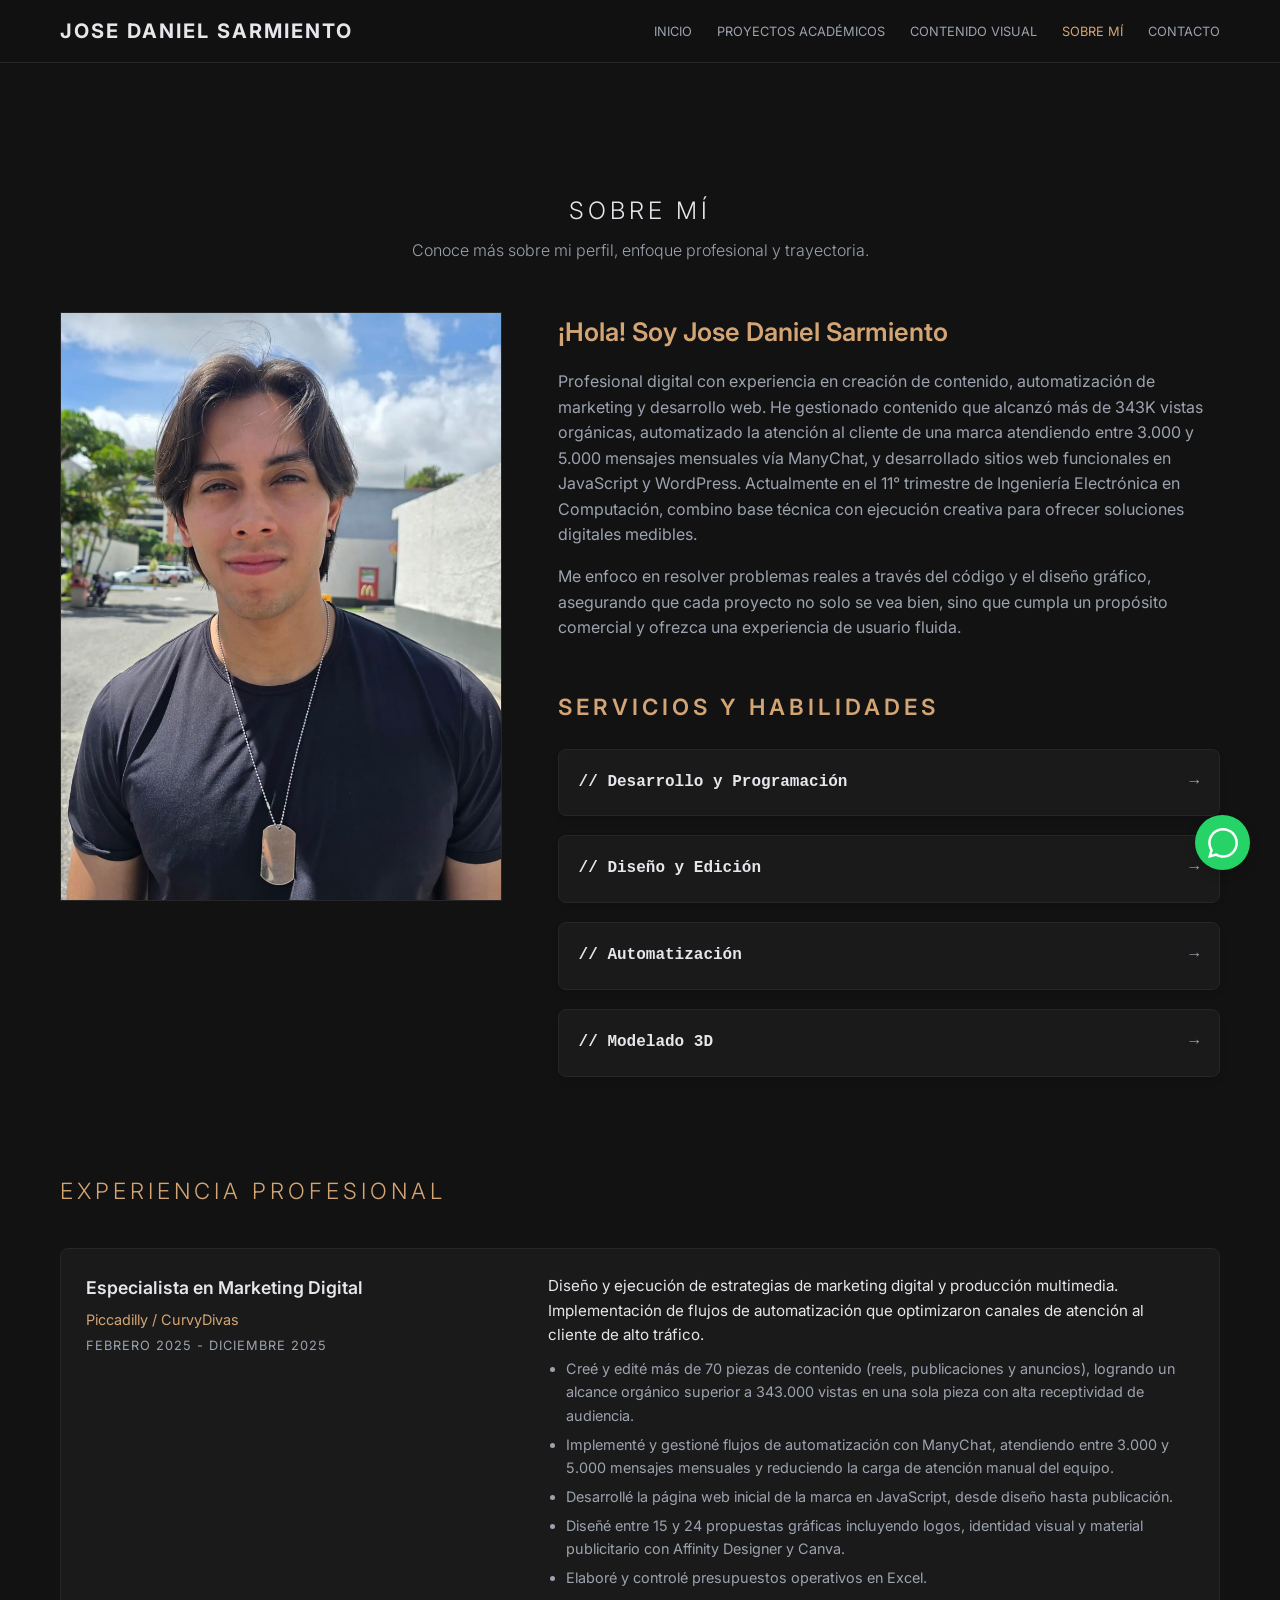
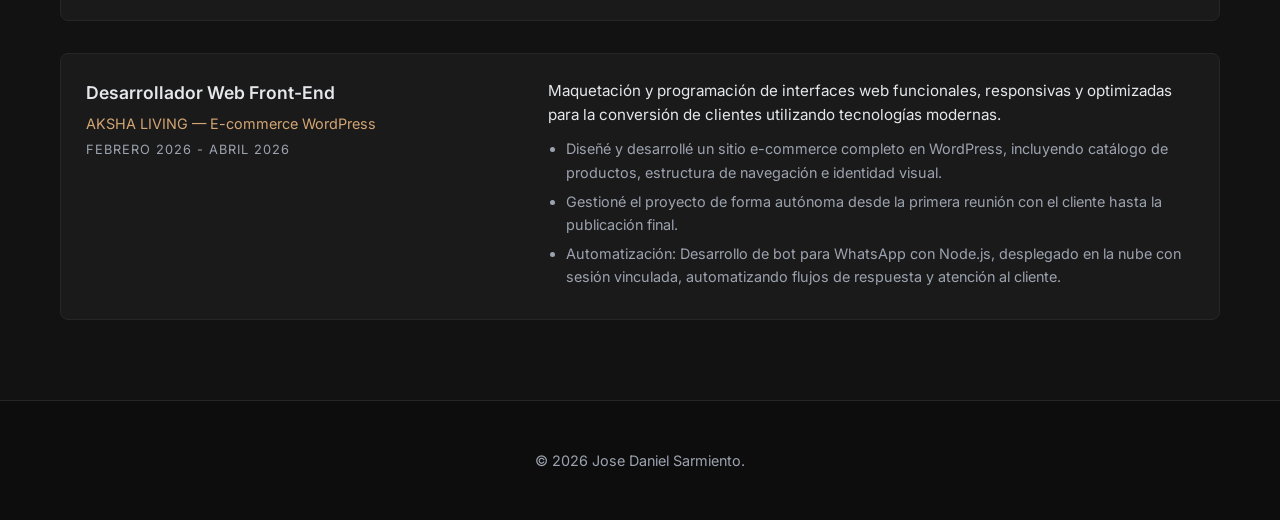
==== commit 1731a367: "Update daniel.html" ====
--- a/daniel.html
+++ b/daniel.html
@@ -35,7 +35,7 @@
             
             <div class="about-grid">
                 <div class="about-image-wrap">
-                    <img src="images/ds.jpeg" alt="Daniel Sarmiento" class="about-img">
+                    <img src="DSI.jpeg" alt="Daniel Sarmiento" class="about-img">
                 </div>
                 
                 <div class="about-info">
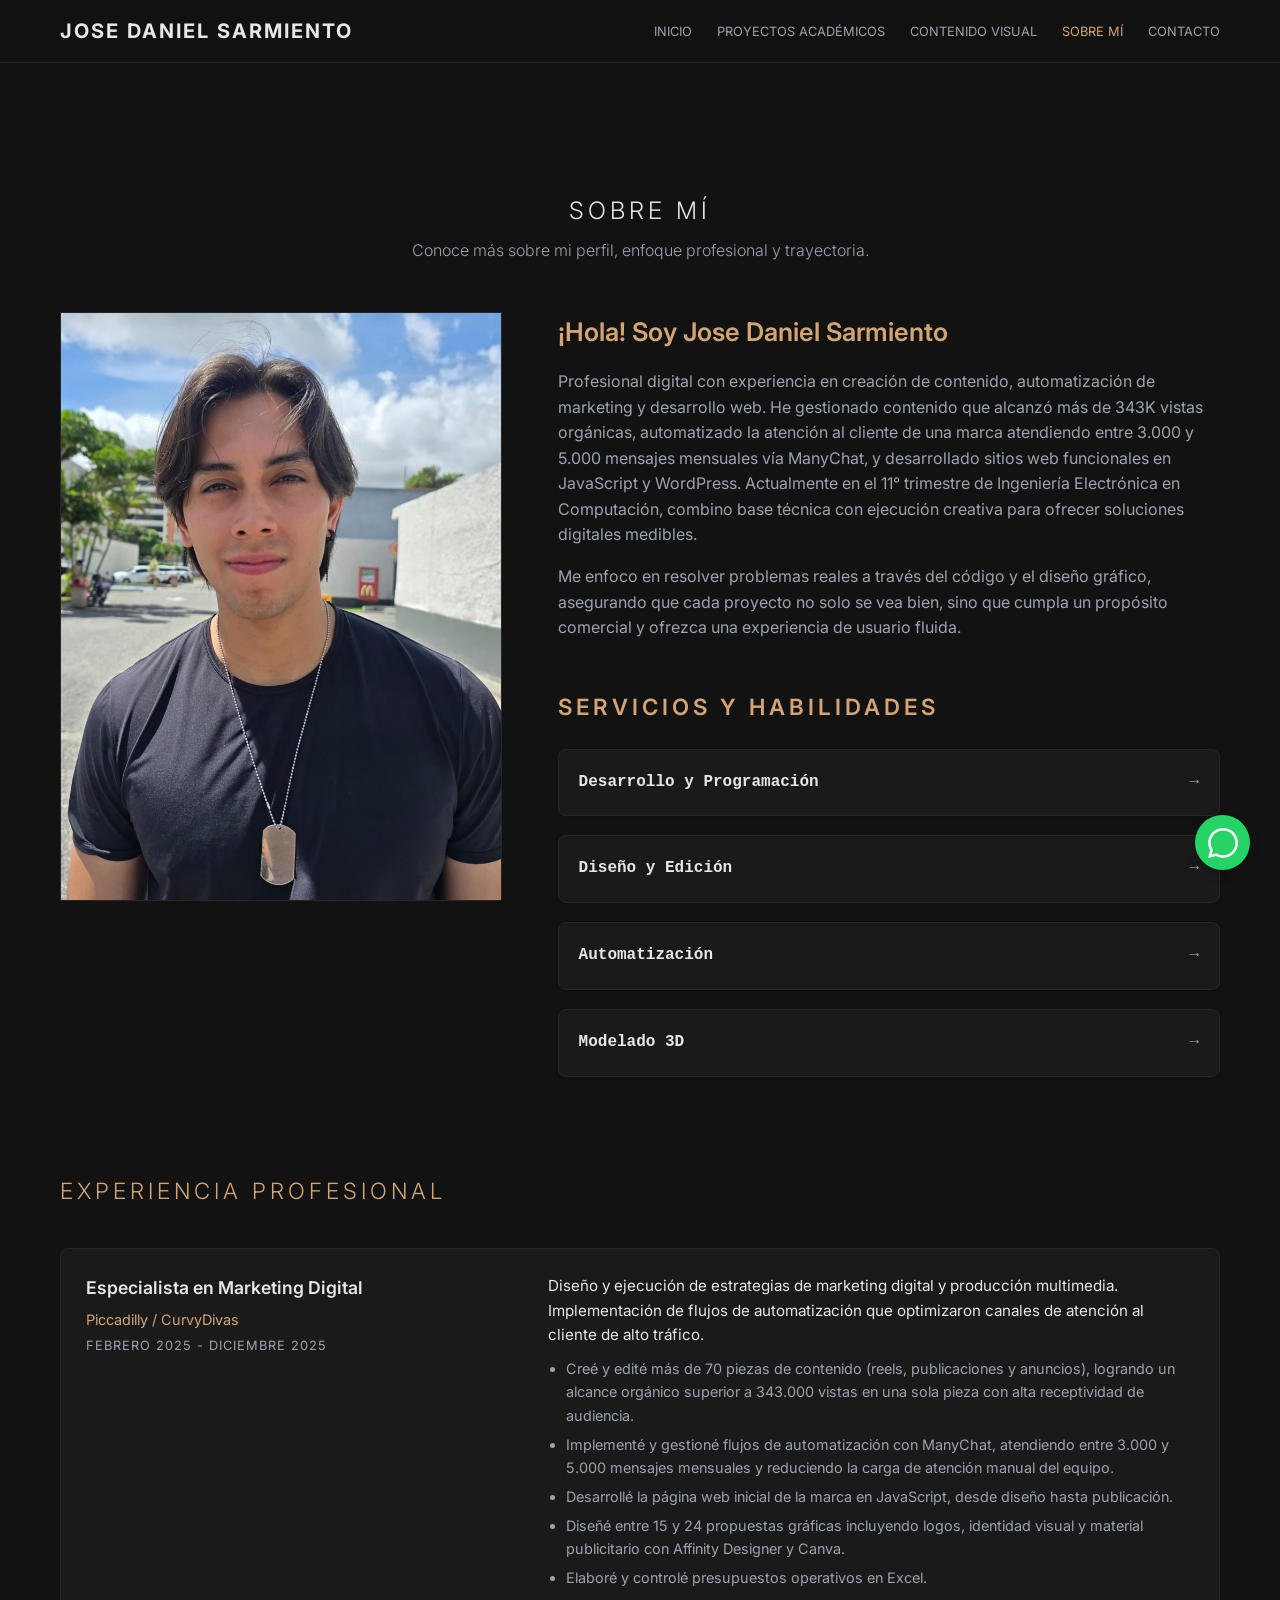
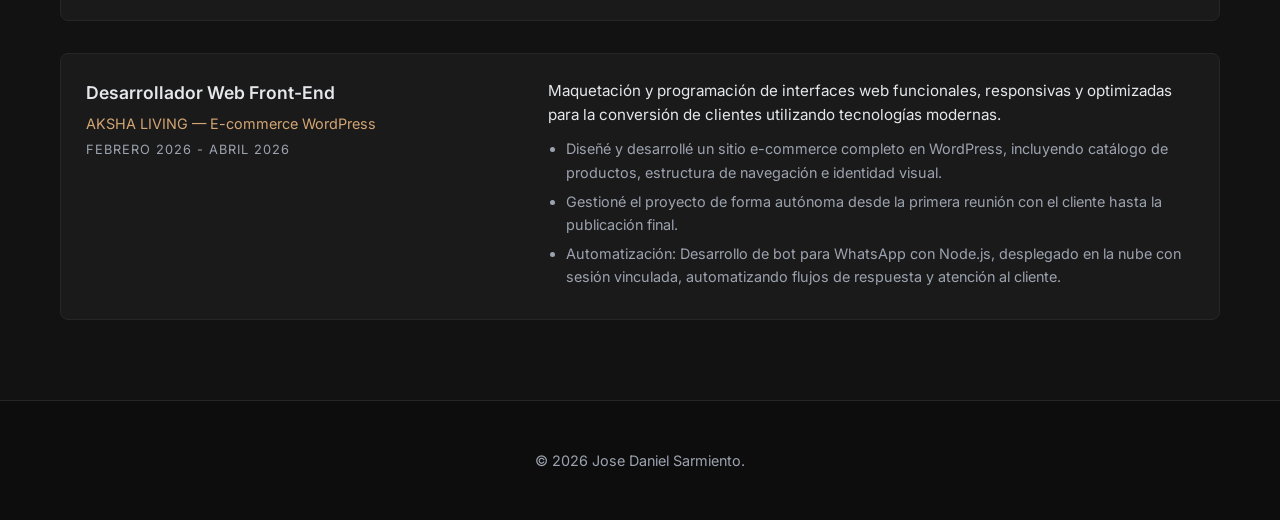
==== commit 414a6335: "Update daniel.html" ====
--- a/daniel.html
+++ b/daniel.html
@@ -49,7 +49,7 @@
                         <div class="skills-accordion">
                             
                             <div class="skills-group">
-                                <div class="skills-summary">// Desarrollo y Programación <span class="arrow">→</span></div>
+                                <div class="skills-summary">Desarrollo y Programación <span class="arrow">→</span></div>
                                 <div class="skills-content">
                                     <div class="skills-tags">
                                         <span class="tag">HTML</span>
@@ -69,7 +69,7 @@
                             </div>
 
                             <div class="skills-group">
-                                <div class="skills-summary">// Diseño y Edición <span class="arrow">→</span></div>
+                                <div class="skills-summary">Diseño y Edición <span class="arrow">→</span></div>
                                 <div class="skills-content">
                                     <div class="skills-tags">
                                         <span class="tag">Canva</span>
@@ -81,7 +81,7 @@
                             </div>
 
                             <div class="skills-group">
-                                <div class="skills-summary">// Automatización <span class="arrow">→</span></div>
+                                <div class="skills-summary">Automatización <span class="arrow">→</span></div>
                                 <div class="skills-content">
                                     <div class="skills-tags">
                                         <span class="tag">ManyChat</span>
@@ -91,7 +91,7 @@
                             </div>
 
                             <div class="skills-group">
-                                <div class="skills-summary">// Modelado 3D <span class="arrow">→</span></div>
+                                <div class="skills-summary">Modelado 3D <span class="arrow">→</span></div>
                                 <div class="skills-content">
                                     <div class="skills-tags">
                                         <span class="tag">AutoCAD</span>
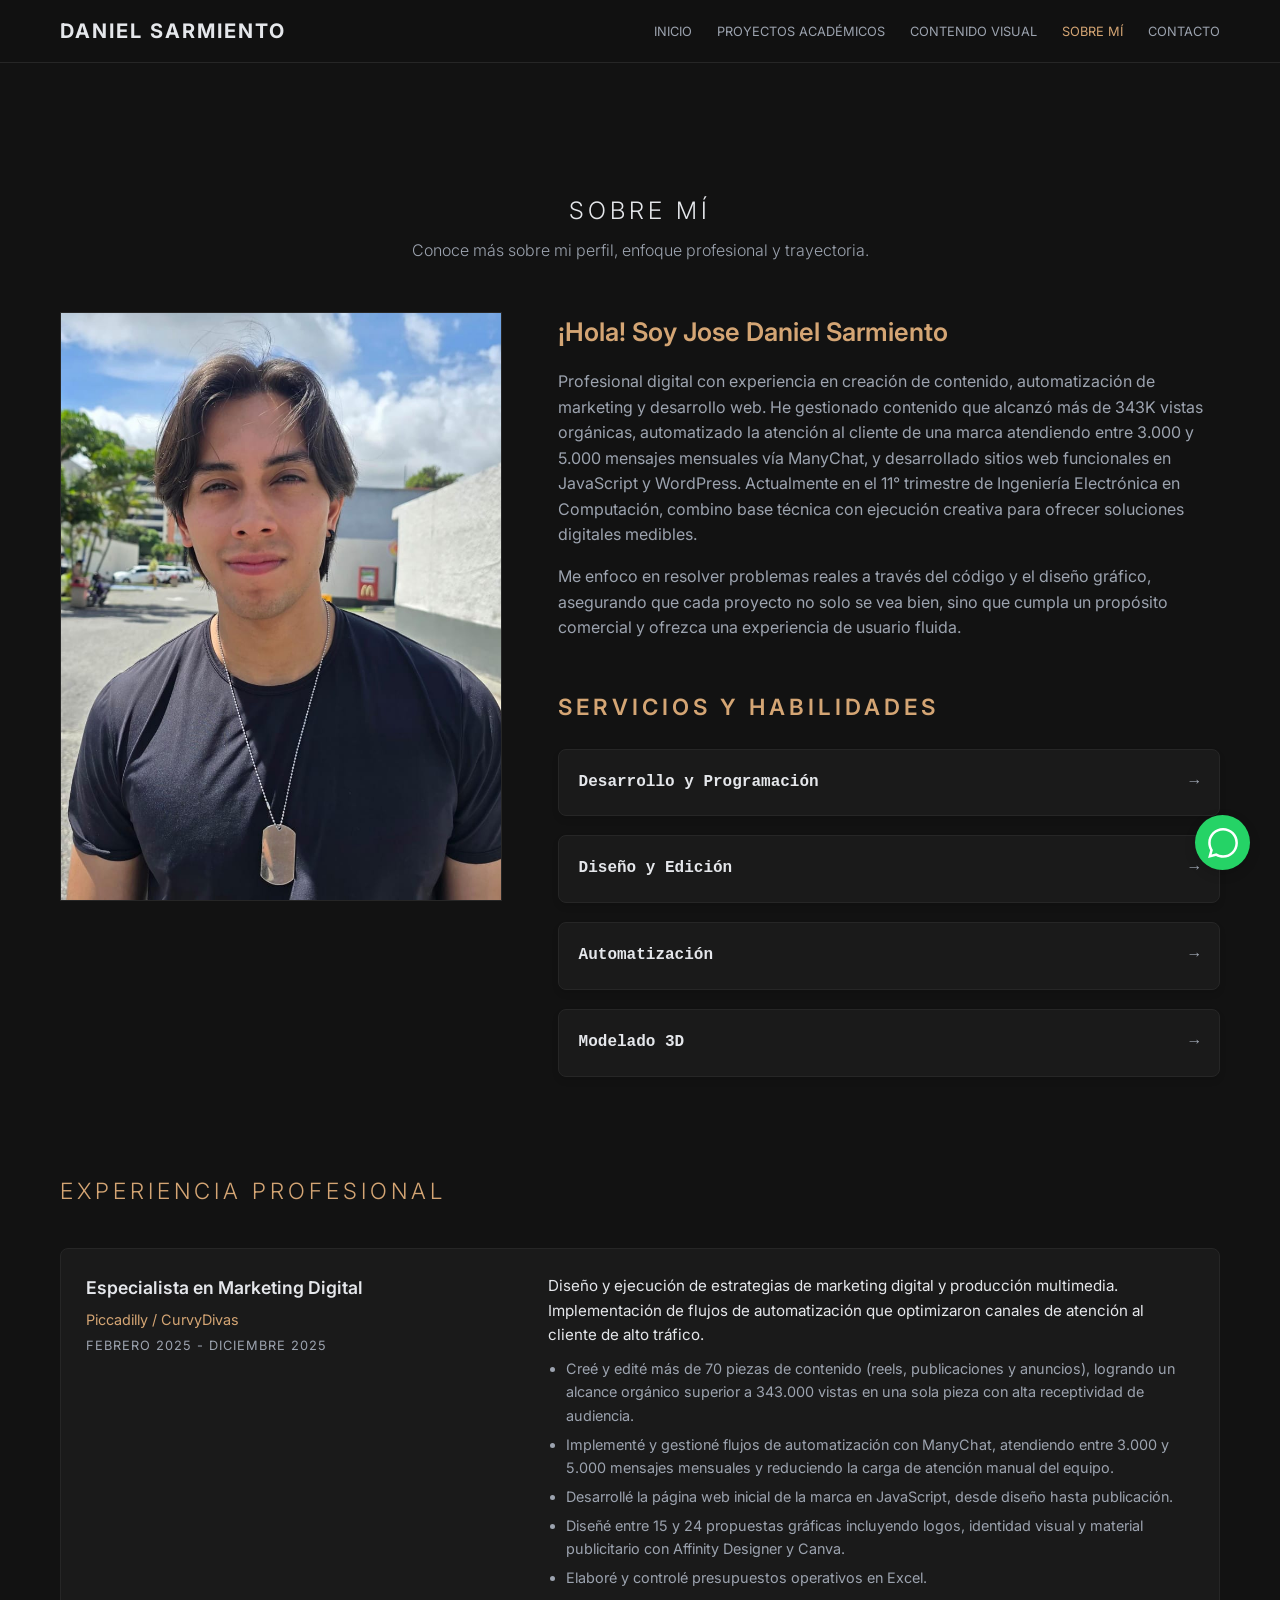
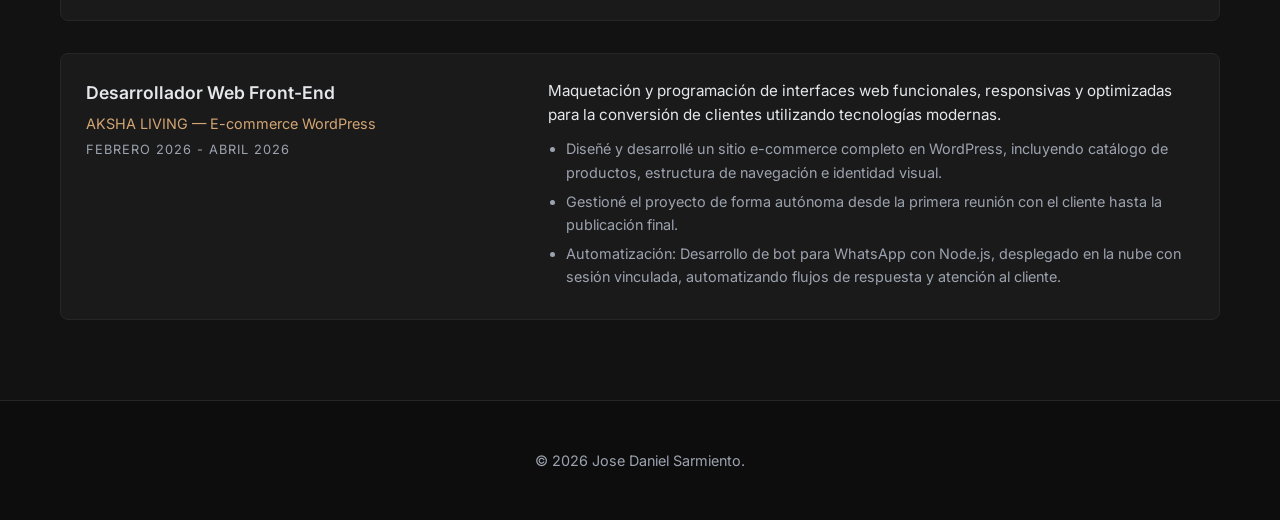
==== commit 493310e2: "Update daniel.html" ====
--- a/daniel.html
+++ b/daniel.html
@@ -12,7 +12,7 @@
     <nav class="nav">
         <div class="container">
             <div class="nav-content">
-                <a href="index.html" class="logo">JOSE DANIEL SARMIENTO</a>
+                <a href="index.html" class="logo">DANIEL SARMIENTO</a>
                 <ul class="nav-links">
                     <li><a href="index.html" class="nav-link">Inicio</a></li>
                     <li><a href="index.html#proyectos" class="nav-link">Proyectos Académicos</a></li>
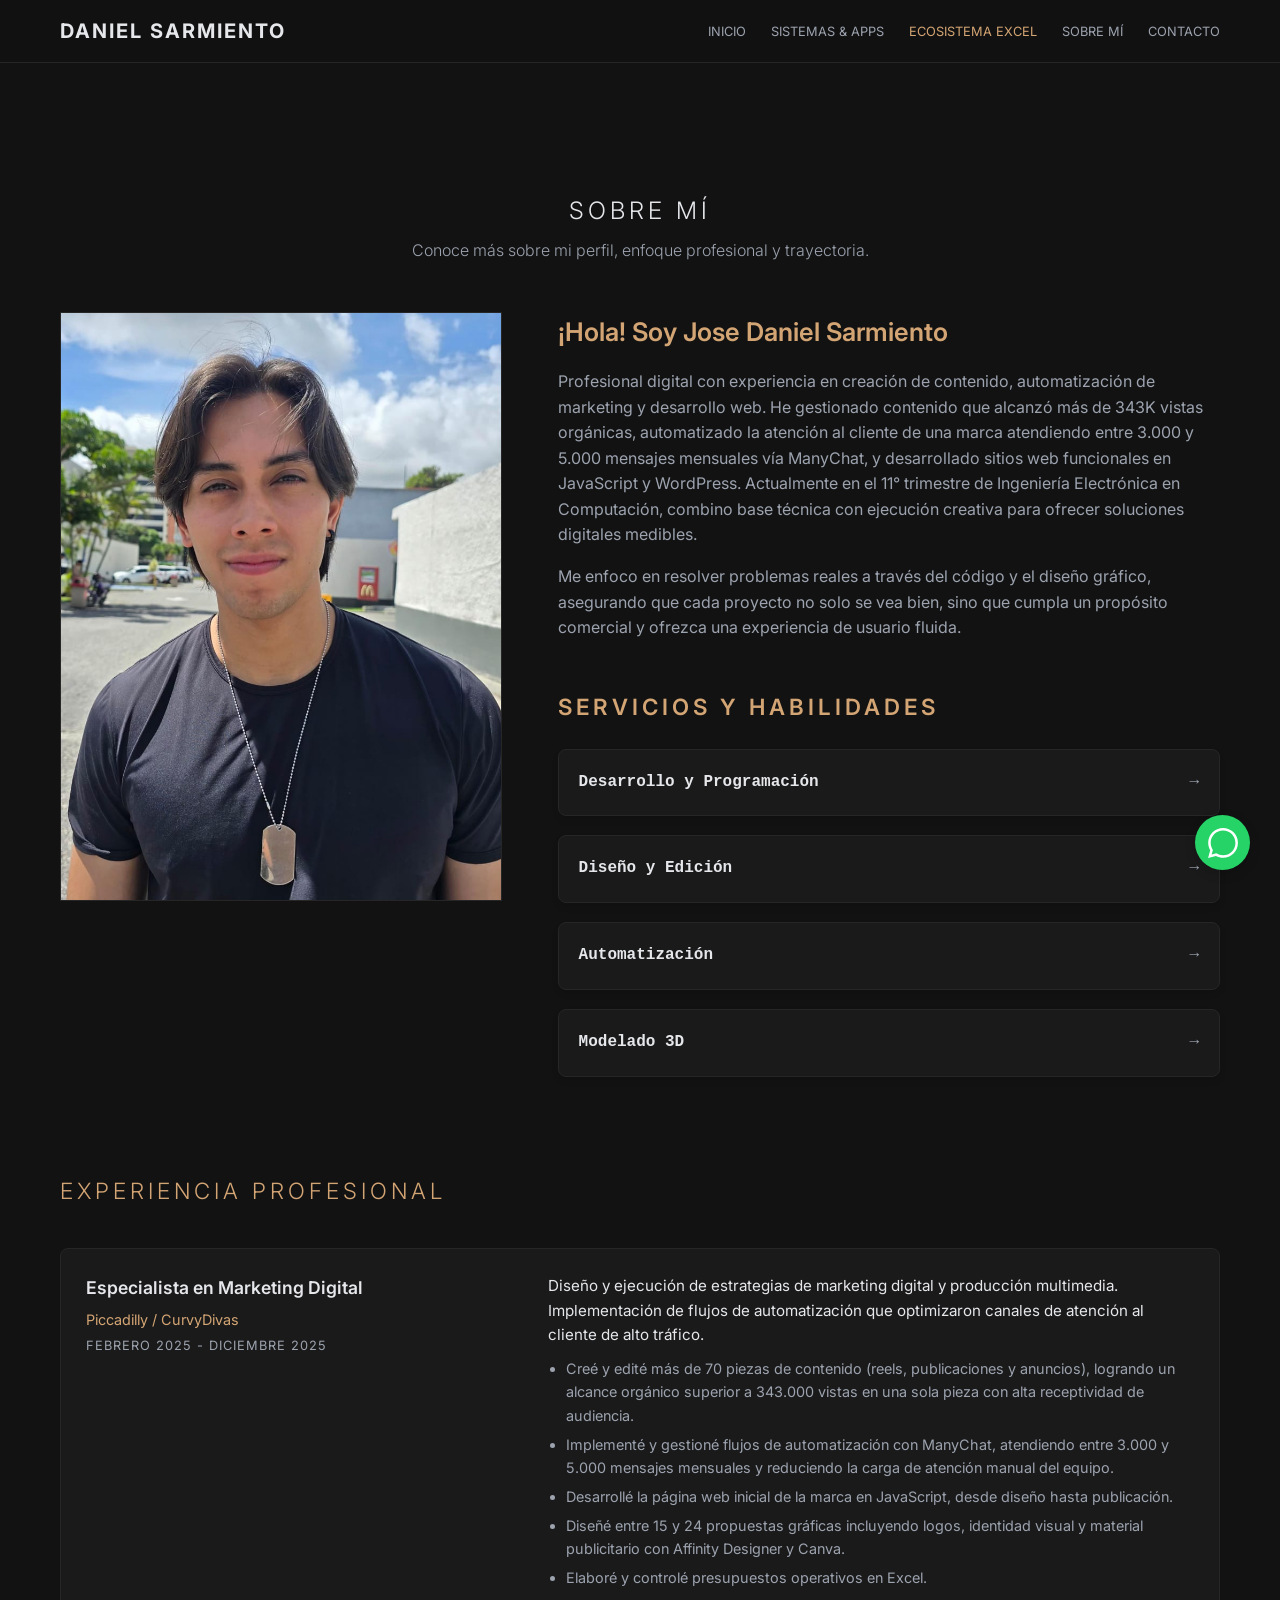
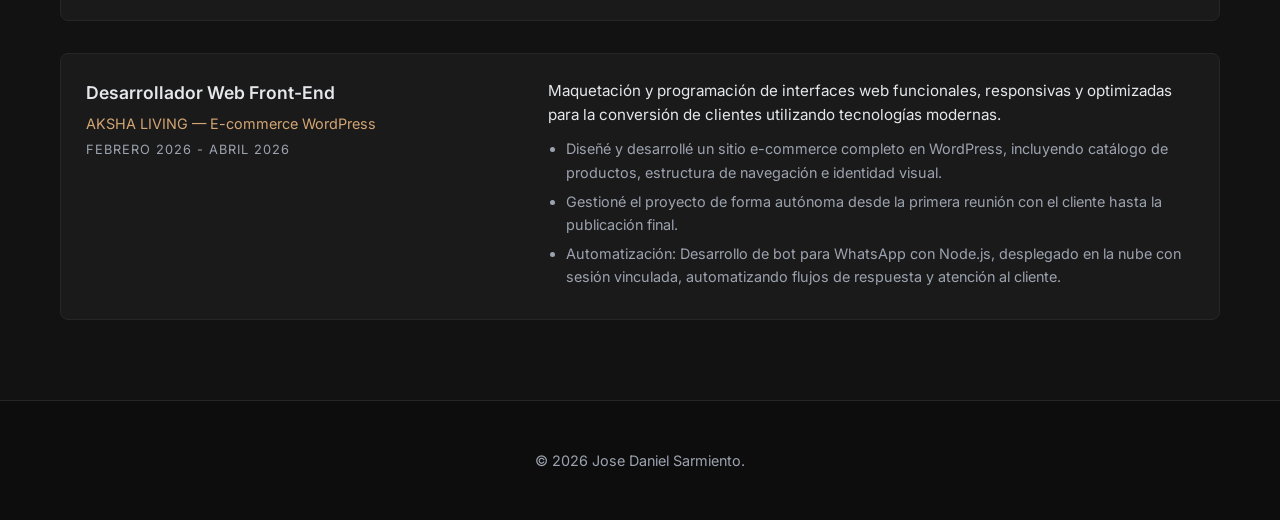
==== commit 13160f47: "Update daniel.html" ====
--- a/daniel.html
+++ b/daniel.html
@@ -15,10 +15,10 @@
                 <a href="index.html" class="logo">DANIEL SARMIENTO</a>
                 <ul class="nav-links">
                     <li><a href="index.html" class="nav-link">Inicio</a></li>
-                    <li><a href="index.html#proyectos" class="nav-link">Proyectos Académicos</a></li>
-                    <li><a href="index.html#contenido-visual" class="nav-link">Contenido Visual</a></li>
-                    <li><a href="daniel.html" class="nav-link active">Sobre mí</a></li>
-                    <li><a href="index.html#contacto" class="nav-link">Contacto</a></li>
+                    <li><a href="uny.html" class="nav-link">Sistemas & Apps</a></li>
+                    <li><a href="excel.html" class="nav-link active">Ecosistema Excel</a></li>
+                    <li><a href="daniel.html" class="nav-link">Sobre Mí</a></li>
+                     <li><a href="#contacto" class="nav-link">Contacto</a></li>
                 </ul>
             </div>
         </div>
@@ -85,7 +85,7 @@
                                 <div class="skills-content">
                                     <div class="skills-tags">
                                         <span class="tag">ManyChat</span>
-                                        <span class="tag">A código</span>
+                                        <span class="tag">Codigo Personalizado</span>
                                     </div>
                                 </div>
                             </div>
